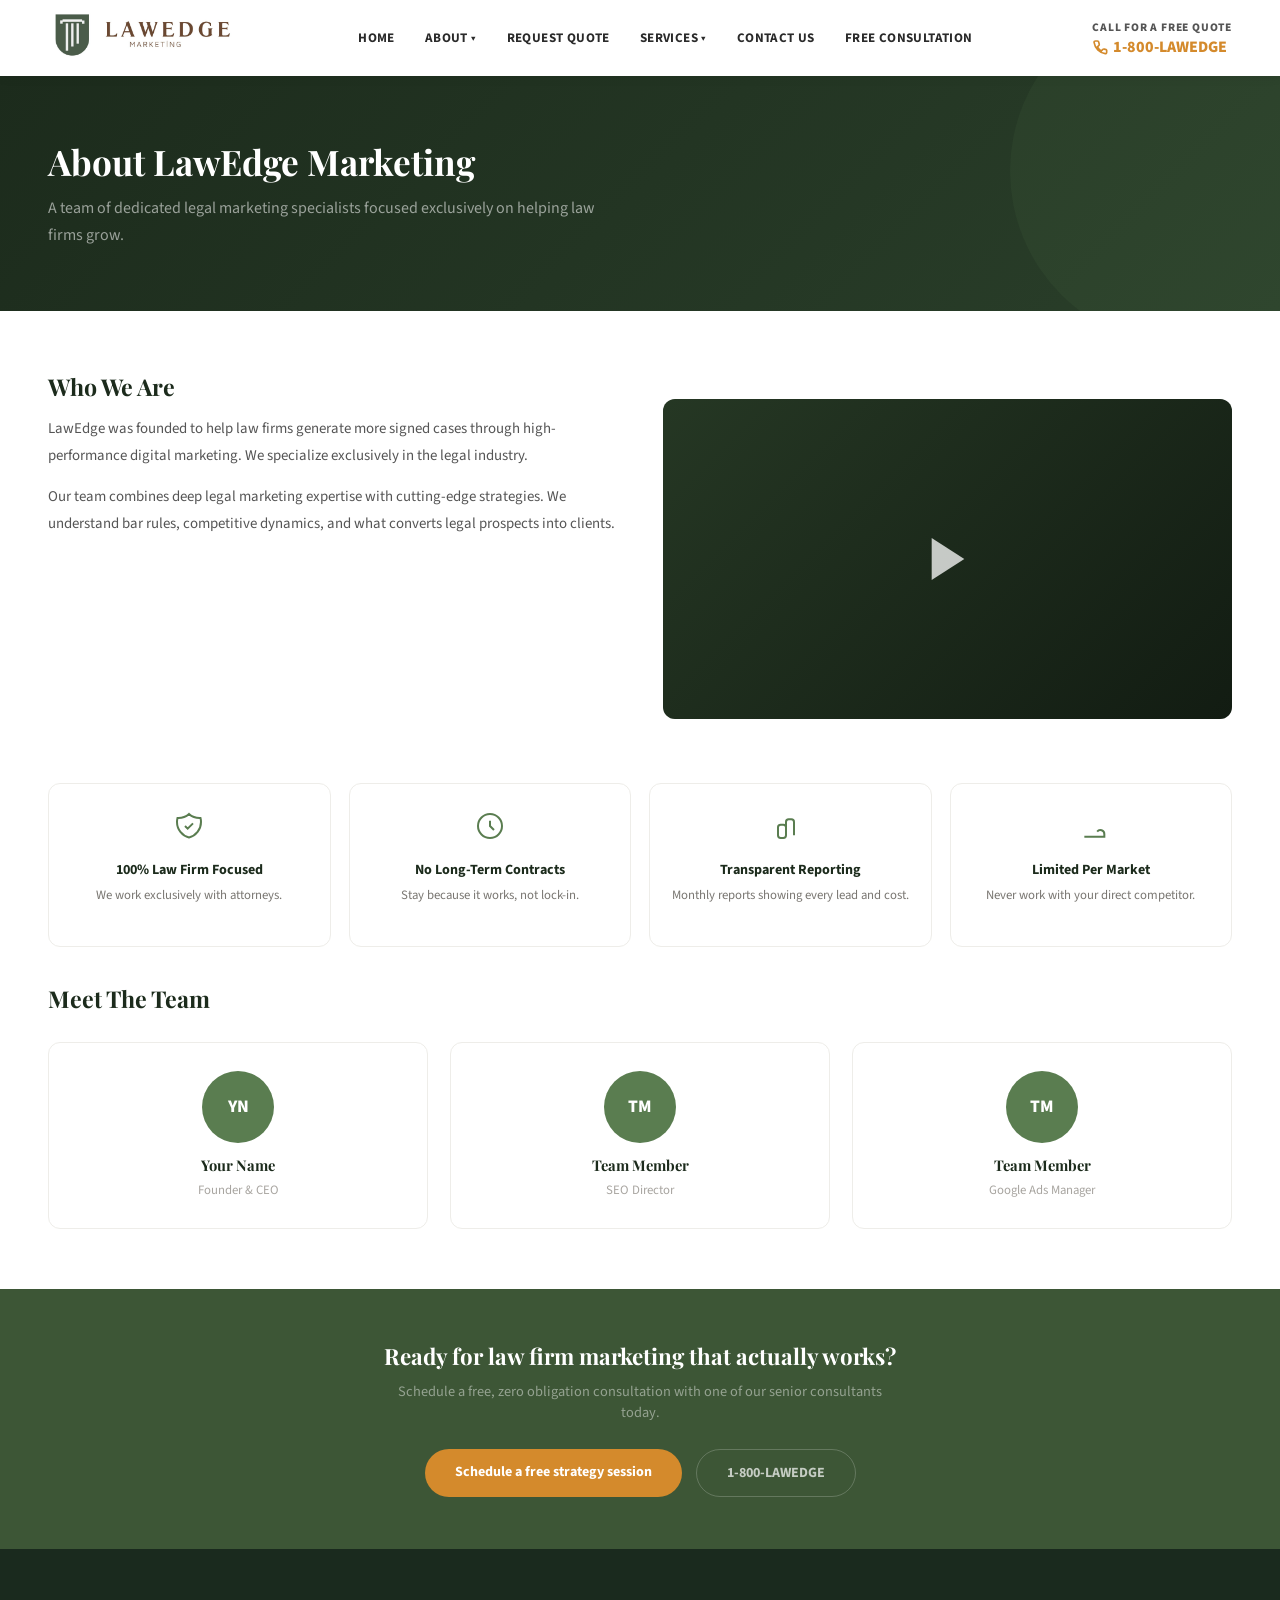
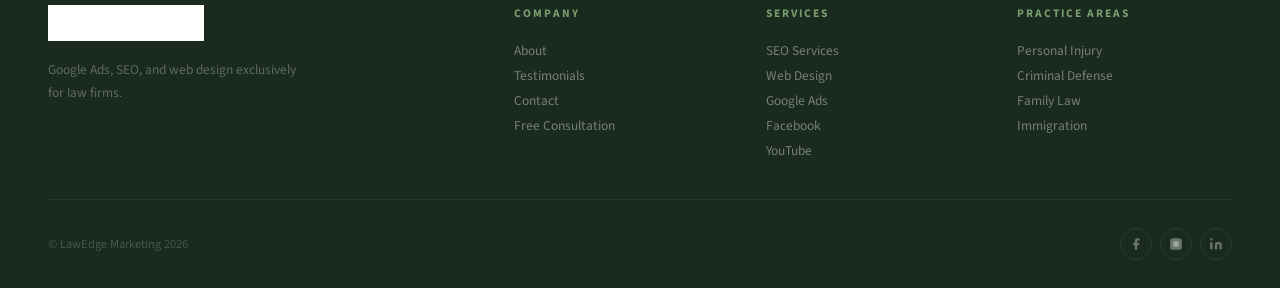
==== about.html @ 87518a1c "Add files via upload" ====
<!DOCTYPE html><html lang="en"><head><meta charset="UTF-8"><meta name="viewport" content="width=device-width,initial-scale=1.0"><title>About Us | LawEdge Marketing</title><link href="https://fonts.googleapis.com/css2?family=Playfair+Display:wght@400;500;600;700;800;900&family=Source+Sans+3:wght@300;400;500;600;700;800&display=swap" rel="stylesheet"><link rel="stylesheet" href="style.css"></head><body><nav class="top-nav"><div class="container">
<a href="index.html"><img src="logo.png" alt="LawEdge Marketing" class="logo-img"></a>
<ul class="nav-links">
<li><a href="index.html">Home</a></li>
<li><a href="#">About &#9662;</a><ul class="dropdown"><li><a href="about.html">About LawEdge Marketing</a></li><li><a href="services.html">Our Services</a></li><li><a href="testimonials.html">Testimonials</a></li></ul></li>
<li><a href="index.html#consultation">Request Quote</a></li>
<li><a href="#">Services &#9662;</a><ul class="dropdown"><li><a href="seo.html">Law Firm SEO Services</a></li><li><a href="web-design.html">Website Design For Law Firms</a></li><li><a href="google-ads.html">Google Ads Agency For Law Firms</a></li><li><a href="facebook.html">Facebook Marketing for Lawyers</a></li><li><a href="youtube.html">YouTube Advertising for Lawyers</a></li></ul></li>
<li><a href="index.html#consultation">Contact Us</a></li>
<li><a href="index.html#consultation" class="nav-consult">Free Consultation</a></li>
</ul>
<div class="nav-right"><div><div class="nav-quote-text">Call For A Free Quote</div><a href="tel:+18001234567" class="nav-phone-num"><svg viewBox="0 0 24 24"><path d="M22 16.92v3a2 2 0 01-2.18 2A19.79 19.79 0 013.09 5.18 2 2 0 015.11 3h3a2 2 0 012 1.72c.127.96.362 1.903.7 2.81a2 2 0 01-.45 2.11L8.09 11.91a16 16 0 006 6l2.27-2.27a2 2 0 012.11-.45c.907.338 1.85.573 2.81.7A2 2 0 0122 16.92z"/></svg>1-800-LAWEDGE</a></div></div>
<button class="hamburger" aria-label="Menu"><span></span><span></span><span></span></button>
</div></nav>
<div class="page-hero"><div class="container"><h1>About LawEdge Marketing</h1><p>A team of dedicated legal marketing specialists focused exclusively on helping law firms grow.</p></div></div>
<div class="page-content"><div class="container"><div class="two-col"><div><h2>Who We Are</h2><p>LawEdge was founded to help law firms generate more signed cases through high-performance digital marketing. We specialize exclusively in the legal industry.</p><p>Our team combines deep legal marketing expertise with cutting-edge strategies. We understand bar rules, competitive dynamics, and what converts legal prospects into clients.</p></div><div><div class="video-placeholder"><svg viewBox="0 0 24 24"><path d="M5 3l14 9-14 9V3z"/></svg></div></div></div>
<div class="feature-cards"><div class="feature-card"><svg viewBox="0 0 24 24"><path d="M9 12l2 2 4-4m5.618-4.016A11.955 11.955 0 0112 2.944a11.955 11.955 0 01-8.618 3.04A12.02 12.02 0 003 9c0 5.591 3.824 10.29 9 11.622 5.176-1.332 9-6.03 9-11.622 0-1.042-.133-2.052-.382-3.016z"/></svg><h4>100% Law Firm Focused</h4><p>We work exclusively with attorneys.</p></div><div class="feature-card"><svg viewBox="0 0 24 24"><path d="M12 8v4l3 3m6-3a9 9 0 11-18 0 9 9 0 0118 0z"/></svg><h4>No Long-Term Contracts</h4><p>Stay because it works, not lock-in.</p></div><div class="feature-card"><svg viewBox="0 0 24 24"><path d="M9 19v-6a2 2 0 00-2-2H5a2 2 0 00-2 2v6a2 2 0 002 2h2a2 2 0 002-2zm0 0V9a2 2 0 012-2h2a2 2 0 012 2v10"/></svg><h4>Transparent Reporting</h4><p>Monthly reports showing every lead and cost.</p></div><div class="feature-card"><svg viewBox="0 0 24 24"><path d="M17 20h5v-2a3 3 0 00-5.356-1.857M17 20H7"/></svg><h4>Limited Per Market</h4><p>Never work with your direct competitor.</p></div></div>
<h2>Meet The Team</h2><div class="team-grid"><div class="team-card"><div class="team-avatar">YN</div><h4>Your Name</h4><span>Founder &amp; CEO</span></div><div class="team-card"><div class="team-avatar">TM</div><h4>Team Member</h4><span>SEO Director</span></div><div class="team-card"><div class="team-avatar">TM</div><h4>Team Member</h4><span>Google Ads Manager</span></div></div>
</div></div><section class="bottom-cta"><div class="container"><h2>Ready for law firm marketing that actually works?</h2><p>Schedule a free, zero obligation consultation with one of our senior consultants today.</p><div class="bottom-cta-links"><a href="index.html#consultation" class="btn-primary">Schedule a free strategy session</a><a href="tel:+18001234567" class="btn-secondary">1-800-LAWEDGE</a></div></div></section>
<footer class="footer"><div class="container"><div class="footer-grid">
<div class="footer-brand"><a href="index.html"><img src="logo.png" alt="LawEdge" style="height:36px;filter:brightness(10)"></a><p>Google Ads, SEO, and web design exclusively for law firms.</p></div>
<div><h4>Company</h4><ul><li><a href="about.html">About</a></li><li><a href="testimonials.html">Testimonials</a></li><li><a href="contact.html">Contact</a></li><li><a href="index.html#consultation">Free Consultation</a></li></ul></div>
<div><h4>Services</h4><ul><li><a href="seo.html">SEO Services</a></li><li><a href="web-design.html">Web Design</a></li><li><a href="google-ads.html">Google Ads</a></li><li><a href="facebook.html">Facebook</a></li><li><a href="youtube.html">YouTube</a></li></ul></div>
<div><h4>Practice Areas</h4><ul><li><a href="#">Personal Injury</a></li><li><a href="#">Criminal Defense</a></li><li><a href="#">Family Law</a></li><li><a href="#">Immigration</a></li></ul></div>
</div><div class="footer-bottom"><div class="footer-copy">&copy; LawEdge Marketing 2026</div><div class="footer-socials"><a href="#"><svg viewBox="0 0 24 24"><path d="M18 2h-3a5 5 0 00-5 5v3H7v4h3v8h4v-8h3l1-4h-4V7a1 1 0 011-1h3z"/></svg></a><a href="#"><svg viewBox="0 0 24 24"><rect x="2" y="2" width="20" height="20" rx="5"/><circle cx="12" cy="12" r="5"/></svg></a><a href="#"><svg viewBox="0 0 24 24"><path d="M16 8a6 6 0 016 6v7h-4v-7a2 2 0 00-4 0v7h-4v-7a6 6 0 016-6zM2 9h4v12H2zM4 6a2 2 0 100-4 2 2 0 000 4z"/></svg></a></div></div></div></footer></body></html>
---- style.css ----
@import url('https://fonts.googleapis.com/css2?family=Playfair+Display:wght@400;500;600;700;800;900&family=Source+Sans+3:wght@300;400;500;600;700;800&display=swap');
*{margin:0;padding:0;box-sizing:border-box}
body{font-family:'Source Sans 3',sans-serif;color:#3a3a3a;background:#fff;overflow-x:hidden;-webkit-font-smoothing:antialiased}
a{text-decoration:none;color:inherit}ul{list-style:none}
h1,h2,h3,h4,h5,h6{font-family:'Playfair Display',serif;color:#1c2b1c}
.container{max-width:1240px;margin:0 auto;padding:0 28px}
:root{
  --green:#5a7d50;--green-dark:#3d5636;--green-soft:#e9f0e7;--green-muted:#7a9e6f;
  --brown:#7a5c3a;--accent:#d48a2c;--accent-hover:#b8751f;
  --navy:#1a2a3a;--navy-light:#243548;
  --cream:#faf9f7;--white:#fff;
  --g100:#f8f8f6;--g200:#eeede9;--g300:#dddbd6;--g400:#a8a5a0;--g500:#7a7772;--g600:#555;
  --text:#3a3a3a;--radius:8px;--radius-lg:12px;
}
/* === BUTTONS === */
.btn{display:inline-block;padding:13px 30px;border-radius:var(--radius);font-family:'Source Sans 3',sans-serif;font-weight:700;font-size:.9rem;transition:all .22s;cursor:pointer;border:none;text-align:center}
.btn-green{background:var(--green);color:#fff}.btn-green:hover{background:var(--green-dark)}
.btn-accent{background:var(--accent);color:#fff;border-radius:50px}.btn-accent:hover{background:var(--accent-hover)}
.btn-outline{background:transparent;border:2px solid var(--green);color:var(--green);border-radius:50px}.btn-outline:hover{background:var(--green);color:#fff}
.btn-round{border-radius:50px}

/* ═══════════ NAVBAR ═══════════ */
.top-nav{background:#fff;position:sticky;top:0;z-index:1000;box-shadow:0 2px 10px rgba(0,0,0,.06)}
.top-nav .container{display:flex;align-items:center;justify-content:space-between;height:76px}
.logo-img{height:44px;width:auto}
.nav-links{display:flex;align-items:center;gap:0}
.nav-links>li{position:relative}
.nav-links>li>a{display:block;padding:26px 15px;color:#2a2a2a;font-size:.82rem;font-weight:700;transition:color .2s;text-transform:uppercase;letter-spacing:.4px}
.nav-links>li>a:hover{color:var(--green)}
.nav-links .dropdown{position:absolute;top:100%;left:0;background:#fff;min-width:290px;box-shadow:0 14px 40px rgba(0,0,0,.1);border-radius:0 0 var(--radius) var(--radius);opacity:0;visibility:hidden;transition:all .2s;z-index:100;border-top:3px solid var(--green)}
.nav-links li:hover .dropdown{opacity:1;visibility:visible}
.dropdown a{display:block;padding:12px 20px;color:#555;font-size:.84rem;font-weight:600;border-bottom:1px solid #f5f5f3;transition:all .15s}
.dropdown a:hover{background:var(--green-soft);color:var(--green);padding-left:26px}
/* Free Consultation — text/outline only, no filled bg */
.nav-consult{padding:8px 20px;color:var(--green);font-weight:700;font-size:.82rem;text-transform:uppercase;letter-spacing:.4px;transition:color .2s}
.nav-consult:hover{color:var(--green-dark)}
.nav-right{display:flex;align-items:center;gap:22px}
.nav-quote-text{font-size:.72rem;font-weight:800;color:#555;text-transform:uppercase;letter-spacing:.8px}
.nav-phone-num{font-weight:800;font-size:1rem;color:var(--accent);display:flex;align-items:center;gap:5px}
.nav-phone-num svg{width:16px;height:16px;stroke:var(--accent);fill:none;stroke-width:2.5}
.hamburger{display:none;background:none;border:none;cursor:pointer;padding:8px}
.hamburger span{display:block;width:22px;height:2px;background:#2a2a2a;margin:5px 0;border-radius:2px}

/* ═══════════ HERO — CLEAN & LIGHT ═══════════ */
.hero{background:#fff;padding:80px 0 90px}
.hero .container{display:flex;align-items:center;gap:50px}
.hero-left{flex:1}
.hero h1{font-size:clamp(2.2rem,4vw,3rem);font-weight:800;color:#1c2b1c;line-height:1.18;margin-bottom:22px}
.hero h1 strong{color:var(--green)}
.hero-desc{font-size:1.05rem;color:var(--g500);line-height:1.75;margin-bottom:32px;max-width:500px}
.hero-right{flex:0 0 440px}
.hero-img-placeholder{width:100%;height:360px;background:linear-gradient(135deg,#f2f5f0,#e5ebe2);border-radius:var(--radius-lg);display:flex;align-items:center;justify-content:center;flex-direction:column;gap:10px;border:2px dashed #c5d4c0}
.hero-img-placeholder svg{width:70px;height:70px;opacity:.2;stroke:var(--green);fill:none;stroke-width:1}
.hero-img-placeholder span{color:var(--g400);font-size:.85rem;font-weight:600}

/* ═══════════ TESTIMONIALS ═══════════ */
.testimonials-bar{background:var(--g100);padding:52px 0;overflow:hidden;border-top:1px solid var(--g200);border-bottom:1px solid var(--g200)}
.testi-header{text-align:center;margin-bottom:28px}
.testi-header h3{font-size:.72rem;font-weight:700;color:var(--green);text-transform:uppercase;letter-spacing:3px;margin-bottom:6px;font-family:'Source Sans 3',sans-serif}
.testi-header p{font-size:1.4rem;font-weight:700;color:#1c2b1c}
.testi-track-wrapper{overflow:hidden}
.testi-track{display:flex;gap:22px;animation:scrollTesti 55s linear infinite;width:max-content}
.testi-track:hover{animation-play-state:paused}
.testi-card{background:#fff;border-radius:var(--radius-lg);padding:26px;min-width:370px;max-width:370px;box-shadow:0 1px 8px rgba(0,0,0,.04);flex-shrink:0;border:1px solid var(--g200)}
.testi-card-top{display:flex;align-items:center;gap:12px;margin-bottom:14px}
.testi-avatar{width:42px;height:42px;border-radius:50%;background:var(--green);display:flex;align-items:center;justify-content:center;font-weight:800;font-size:.82rem;color:#fff;flex-shrink:0}
.testi-name{font-weight:700;font-size:.9rem;color:#1c2b1c}
.testi-firm{font-size:.76rem;color:var(--g400);margin-top:1px}
.testi-stars{display:flex;gap:2px;margin-top:2px}
.testi-stars svg{width:13px;height:13px;fill:var(--accent)}
.google-badge{margin-left:auto;font-size:.7rem;font-weight:700;color:#aaa}
.testi-text{font-size:.88rem;color:var(--g600);line-height:1.75}
.testi-text strong{color:#1c2b1c}
@keyframes scrollTesti{0%{transform:translateX(0)}100%{transform:translateX(-50%)}}

/* ═══════════ SOLUTIONS ═══════════ */
.solutions{padding:80px 0;background:#fff}
.solutions h2{text-align:center;font-size:1.9rem;font-weight:700;margin-bottom:48px}
.solutions-content{display:flex;align-items:center;gap:56px}
.solutions-mockup{flex:0 0 50%;position:relative}
.laptop-frame{background:#1c2b1c;border-radius:var(--radius-lg);padding:12px 12px 0;box-shadow:0 24px 50px rgba(0,0,0,.08);max-width:500px}
.laptop-screen{background:#0f1e14;border-radius:6px 6px 0 0;aspect-ratio:16/10;overflow:hidden}
.laptop-screen-content{width:100%;height:100%;display:flex;flex-direction:column;padding:18px}
.screen-header{height:10px;width:55%;background:rgba(255,255,255,.08);border-radius:3px;margin-bottom:10px}
.screen-hero-block{height:48%;background:linear-gradient(135deg,rgba(90,125,80,.15),rgba(90,125,80,.04));border-radius:6px;margin-bottom:10px;padding:14px;display:flex;flex-direction:column;justify-content:center}
.screen-line{height:5px;background:rgba(255,255,255,.06);border-radius:3px;margin-bottom:5px}.screen-line.w60{width:60%}.screen-line.w80{width:80%}.screen-line.w40{width:40%}
.screen-btn{width:26%;height:9px;background:rgba(90,125,80,.4);border-radius:3px;margin-top:6px}
.screen-cards{display:grid;grid-template-columns:1fr 1fr 1fr;gap:7px;flex:1}
.screen-card{background:rgba(255,255,255,.03);border-radius:4px;padding:8px}
.screen-card-line{height:3px;background:rgba(255,255,255,.05);border-radius:2px;margin-bottom:3px}.screen-card-line.short{width:50%}
.laptop-base{height:12px;background:#111;border-radius:0 0 8px 8px;margin:0 -12px}
.phone-frame{position:absolute;right:-28px;bottom:-18px;width:120px;background:#1c2b1c;border-radius:16px;padding:5px;box-shadow:0 16px 35px rgba(0,0,0,.1);z-index:3}
.phone-screen{background:#0f1e14;border-radius:12px;aspect-ratio:9/16;display:flex;flex-direction:column;padding:10px;gap:5px}
.phone-line{height:3px;background:rgba(255,255,255,.06);border-radius:2px}.phone-line.w70{width:70%}.phone-line.w50{width:50%}
.phone-block{flex:1;background:rgba(90,125,80,.08);border-radius:5px}
.solutions-text{flex:1}
.solutions-text h3{font-size:1.5rem;font-weight:700;margin-bottom:14px;line-height:1.35}
.solutions-text h3 span{color:var(--green)}
.solutions-text p{font-size:.94rem;color:var(--g500);line-height:1.8;margin-bottom:14px}

/* ═══════════ SERVICES GRID ═══════════ */
.services{padding:80px 0;background:var(--g100)}
.services-head{text-align:center;margin-bottom:46px}
.services-head h2{font-size:.82rem;font-weight:700;color:var(--green);text-transform:uppercase;letter-spacing:2.5px;font-family:'Source Sans 3',sans-serif}
.services-grid{display:grid;grid-template-columns:repeat(2,1fr);gap:22px}
.svc-card{background:#fff;border-radius:var(--radius-lg);padding:30px;transition:all .25s;border:1px solid var(--g200);display:flex;gap:18px;align-items:flex-start}
.svc-card:hover{box-shadow:0 8px 28px rgba(0,0,0,.05);transform:translateY(-2px);border-color:transparent}
.svc-icon{width:48px;height:48px;flex-shrink:0;display:flex;align-items:center;justify-content:center;background:var(--green-soft);border-radius:10px}
.svc-icon svg{width:24px;height:24px;stroke:var(--green);fill:none;stroke-width:1.8}
.svc-card h4{font-size:1rem;font-weight:700;color:#1c2b1c;margin-bottom:7px;font-family:'Source Sans 3',sans-serif}
.svc-card p{font-size:.85rem;color:var(--g500);line-height:1.7;margin-bottom:10px}
.read-more{font-size:.8rem;font-weight:700;color:var(--green);display:inline-flex;align-items:center;gap:4px;transition:gap .2s}
.svc-card:hover .read-more{gap:8px;color:var(--green-dark)}

/* ═══════════ STATS ═══════════ */
.stats-bar{background:var(--navy);padding:56px 0}
.stats-content{text-align:center;margin-bottom:36px}
.stats-content h2{font-size:1.7rem;font-weight:700;color:#fff;margin-bottom:8px}
.stats-content p{color:rgba(255,255,255,.45);font-size:.93rem;max-width:650px;margin:0 auto;line-height:1.7}
.stats-grid{display:grid;grid-template-columns:repeat(3,1fr);gap:36px;text-align:center}
.stat-num{font-family:'Playfair Display',serif;font-size:2.8rem;font-weight:800;color:var(--green-muted)}
.stat-label{color:rgba(255,255,255,.42);font-size:.84rem;margin-top:5px}

/* ═══════════ WHY US ═══════════ */
.why-us{padding:80px 0;background:#fff}
.why-head{text-align:center;margin-bottom:46px}
.why-head h2{font-size:1.7rem;font-weight:700}.why-head h2 span{color:var(--green)}
.why-head p{font-size:.93rem;color:var(--g500);max-width:600px;margin:10px auto 0}
.why-grid{display:grid;grid-template-columns:repeat(2,1fr);gap:32px 46px}
.why-item{display:flex;gap:16px;align-items:flex-start}
.why-icon{width:46px;height:46px;background:var(--green-soft);border-radius:10px;display:flex;align-items:center;justify-content:center;flex-shrink:0}
.why-icon svg{width:22px;height:22px;stroke:var(--green);fill:none;stroke-width:2}
.why-item h4{font-size:.95rem;font-weight:700;color:#1c2b1c;margin-bottom:5px;font-family:'Source Sans 3',sans-serif}
.why-item p{font-size:.86rem;color:var(--g500);line-height:1.7}
.why-cta{text-align:center;margin-top:46px}

/* ═══════════ ABOUT SIDEBAR ═══════════ */
.about-section{padding:80px 0;background:var(--g100)}
.about-section .container{display:grid;grid-template-columns:1.1fr 1fr;gap:56px;align-items:start}
.about-text h2{font-size:1.6rem;font-weight:700;margin-bottom:16px;line-height:1.35}
.about-text p{font-size:.93rem;color:var(--g600);line-height:1.8;margin-bottom:14px}
.about-sidebar{background:var(--navy);border-radius:var(--radius-lg);padding:36px;color:#fff}
.about-sidebar h3{font-size:1.2rem;font-weight:700;margin-bottom:10px}
.about-sidebar p{font-size:.86rem;color:rgba(255,255,255,.5);line-height:1.7;margin-bottom:14px}
.about-sidebar ul{display:flex;flex-direction:column;gap:10px}
.about-sidebar li{display:flex;align-items:center;gap:10px;font-size:.86rem;color:rgba(255,255,255,.75);font-weight:500}
.about-sidebar li svg{width:16px;height:16px;stroke:var(--green-muted);fill:none;stroke-width:2;flex-shrink:0}

/* ═══════════ MULTI-STEP FORM ═══════════ */
.consultation{padding:80px 0;background:var(--g100)}
.consultation .container{display:grid;grid-template-columns:1fr 1.3fr;gap:50px;align-items:start}
.consultation-info h2{font-size:1.8rem;font-weight:700;color:#1c2b1c;margin-bottom:12px}
.consultation-info>p{font-size:.93rem;color:var(--g500);line-height:1.8;margin-bottom:22px}
.consult-detail{display:flex;align-items:center;gap:14px;padding:14px 0;border-bottom:1px solid var(--g200)}
.consult-detail svg{width:20px;height:20px;stroke:var(--green);fill:none;stroke-width:2;flex-shrink:0}
.consult-detail span{font-size:.88rem;color:var(--g500)}
.consult-detail strong{color:#1c2b1c;font-size:.95rem}
.consult-socials{display:flex;gap:10px;margin-top:20px}
.consult-socials a{width:36px;height:36px;border-radius:50%;border:1px solid var(--g300);display:flex;align-items:center;justify-content:center;transition:all .2s}
.consult-socials a:hover{border-color:var(--green);background:var(--green-soft)}
.consult-socials svg{width:16px;height:16px;fill:var(--g500)}
/* Form box */
.mstep-form{background:var(--navy);border-radius:var(--radius-lg);padding:40px;color:#fff;position:relative;overflow:hidden}
.mstep-form::before{content:'';position:absolute;right:-80px;top:-80px;width:250px;height:250px;background:rgba(90,125,80,.08);border-radius:50%}
.mstep-top{display:flex;justify-content:space-between;align-items:center;margin-bottom:28px;position:relative;z-index:1}
.mstep-title{font-family:'Playfair Display',serif;font-size:1.35rem;font-weight:700}
.mstep-indicator{font-size:.8rem;font-weight:700;color:rgba(255,255,255,.45)}
/* Step progress bar */
.mstep-progress{display:flex;gap:6px;margin-bottom:28px}
.mstep-progress-dot{flex:1;height:4px;border-radius:3px;background:rgba(255,255,255,.12);transition:background .3s}
.mstep-progress-dot.active{background:var(--accent)}
/* Form fields */
.mstep-form .f-row{display:grid;grid-template-columns:1fr 1fr;gap:14px;margin-bottom:14px}
.mstep-form .f-row.single{grid-template-columns:1fr}
.mstep-form label{display:block;font-size:.75rem;font-weight:700;color:rgba(255,255,255,.55);margin-bottom:5px;text-transform:uppercase;letter-spacing:.3px}
.mstep-form input,.mstep-form select,.mstep-form textarea{width:100%;padding:12px 14px;border:1px solid rgba(255,255,255,.12);border-radius:var(--radius);font-family:'Source Sans 3',sans-serif;font-size:.9rem;color:#fff;background:rgba(255,255,255,.06);outline:none;transition:border .2s}
.mstep-form input::placeholder,.mstep-form textarea::placeholder{color:rgba(255,255,255,.25)}
.mstep-form input:focus,.mstep-form select:focus,.mstep-form textarea:focus{border-color:var(--accent);background:rgba(255,255,255,.1)}
.mstep-form select{color:rgba(255,255,255,.7)}
.mstep-form select option{color:#333;background:#fff}
.mstep-form textarea{resize:vertical;min-height:80px}
.mstep-checks{display:flex;flex-wrap:wrap;gap:10px;margin-bottom:16px}
.mstep-checks label{display:flex;align-items:center;gap:6px;font-size:.84rem;color:rgba(255,255,255,.7);cursor:pointer;background:rgba(255,255,255,.06);padding:8px 14px;border-radius:var(--radius);transition:background .15s;text-transform:none;letter-spacing:0;font-weight:500;margin-bottom:0}
.mstep-checks label:hover{background:rgba(255,255,255,.12)}
.mstep-checks input[type=checkbox]{accent-color:var(--accent);width:16px;height:16px}
.mstep-consent{display:flex;align-items:flex-start;gap:8px;font-size:.82rem;color:rgba(255,255,255,.5);margin-bottom:18px}
.mstep-consent input{margin-top:3px;accent-color:var(--accent)}
/* Buttons row */
.mstep-btns{display:flex;gap:12px;margin-top:6px}
.mstep-next{flex:1;padding:14px;background:var(--accent);color:#fff;border:none;border-radius:50px;font-weight:700;font-size:.92rem;cursor:pointer;transition:background .2s}
.mstep-next:hover{background:var(--accent-hover)}
.mstep-back{padding:14px 24px;background:rgba(255,255,255,.08);color:rgba(255,255,255,.6);border:none;border-radius:50px;font-weight:700;font-size:.92rem;cursor:pointer;transition:all .2s}
.mstep-back:hover{background:rgba(255,255,255,.14);color:#fff}
/* Step panels */
.mstep-panel{display:none}.mstep-panel.active{display:block}

/* ═══════════ BOTTOM CTA ═══════════ */
.bottom-cta{background:var(--green-dark);padding:52px 0}
.bottom-cta .container{text-align:center}
.bottom-cta h2{font-size:1.4rem;font-weight:700;color:#fff;margin-bottom:10px}
.bottom-cta p{font-size:.9rem;color:rgba(255,255,255,.45);margin-bottom:26px;max-width:520px;margin-left:auto;margin-right:auto}
.bottom-cta-links{display:flex;justify-content:center;gap:14px;flex-wrap:wrap}
.btn-primary{background:var(--accent);color:#fff;padding:13px 30px;border-radius:50px;font-weight:700;font-size:.88rem;transition:all .2s;display:inline-block}.btn-primary:hover{background:var(--accent-hover)}
.btn-secondary{border:1.5px solid rgba(255,255,255,.2);color:rgba(255,255,255,.7);padding:13px 30px;border-radius:50px;font-weight:700;font-size:.88rem;transition:all .2s;display:inline-block}.btn-secondary:hover{border-color:var(--green-muted);color:#fff}

/* ═══════════ FOOTER ═══════════ */
.footer{background:#1a2a1e;padding:56px 0 28px}
.footer-grid{display:grid;grid-template-columns:2fr 1fr 1fr 1fr;gap:36px;padding-bottom:36px;border-bottom:1px solid rgba(255,255,255,.06)}
.footer-brand{display:flex;flex-direction:column;gap:12px}
.footer-brand img{height:38px;width:auto}
.footer-brand p{font-size:.84rem;color:rgba(255,255,255,.3);line-height:1.7;max-width:260px}
.footer h4{font-size:.72rem;font-weight:700;color:var(--green-muted);text-transform:uppercase;letter-spacing:2px;margin-bottom:16px;font-family:'Source Sans 3',sans-serif}
.footer ul a{display:block;padding:3px 0;font-size:.84rem;color:rgba(255,255,255,.4);transition:color .2s}
.footer ul a:hover{color:var(--green-muted)}
.footer-bottom{padding-top:28px;display:flex;justify-content:space-between;align-items:center;flex-wrap:wrap;gap:12px}
.footer-copy{font-size:.78rem;color:rgba(255,255,255,.2)}
.footer-socials{display:flex;gap:8px}
.footer-socials a{width:32px;height:32px;border-radius:50%;border:1px solid rgba(255,255,255,.08);display:flex;align-items:center;justify-content:center;transition:all .2s}
.footer-socials a:hover{border-color:var(--green-muted);background:rgba(90,125,80,.12)}
.footer-socials svg{width:14px;height:14px;fill:rgba(255,255,255,.35)}

/* ═══════════ INNER PAGES ═══════════ */
.page-hero{background:linear-gradient(135deg,#1c2b1c 0%,#2a3f2a 100%);padding:62px 0;position:relative;overflow:hidden}
.page-hero::after{content:'';position:absolute;right:-80px;top:-80px;width:350px;height:350px;background:rgba(90,125,80,.1);border-radius:50%}
.page-hero h1{font-size:2.2rem;font-weight:700;color:#fff;position:relative;z-index:1}
.page-hero p{font-size:1rem;color:rgba(255,255,255,.55);margin-top:10px;max-width:560px;line-height:1.7;position:relative;z-index:1}
.page-hero .btn{margin-top:22px;position:relative;z-index:1}
.page-content{padding:60px 0}
.page-content h2{font-size:1.45rem;font-weight:700;margin-bottom:14px;margin-top:34px}
.page-content h2:first-child{margin-top:0}
.page-content p{font-size:.93rem;color:var(--g600);line-height:1.8;margin-bottom:14px}
.page-content .two-col{display:grid;grid-template-columns:1fr 1fr;gap:46px;align-items:start}
.feature-cards{display:grid;grid-template-columns:repeat(4,1fr);gap:18px;margin:36px 0}
.feature-card{background:#fff;border:1px solid var(--g200);border-radius:var(--radius-lg);padding:26px 20px;text-align:center;transition:all .25s}
.feature-card:hover{box-shadow:0 6px 20px rgba(0,0,0,.05);transform:translateY(-2px)}
.feature-card svg{width:32px;height:32px;stroke:var(--green);fill:none;stroke-width:1.5;margin-bottom:12px}
.feature-card h4{font-size:.88rem;font-weight:700;color:#1c2b1c;margin-bottom:5px;font-family:'Source Sans 3',sans-serif}
.feature-card p{font-size:.8rem;color:var(--g500);line-height:1.6}
.team-grid{display:grid;grid-template-columns:repeat(3,1fr);gap:22px;margin-top:28px}
.team-card{background:#fff;border-radius:var(--radius-lg);padding:28px;text-align:center;border:1px solid var(--g200)}
.team-avatar{width:72px;height:72px;border-radius:50%;background:var(--green);display:flex;align-items:center;justify-content:center;margin:0 auto 12px;font-weight:800;font-size:1.1rem;color:#fff}
.team-card h4{font-size:.92rem;font-weight:700;color:#1c2b1c;margin-bottom:3px}
.team-card span{font-size:.8rem;color:var(--g400)}
.testi-page-grid{display:grid;grid-template-columns:1fr 1fr;gap:24px}
.testi-page-card{background:#fff;border:1px solid var(--g200);border-radius:var(--radius-lg);padding:28px;transition:box-shadow .25s}
.testi-page-card:hover{box-shadow:0 6px 22px rgba(0,0,0,.05)}
.testi-page-card .testi-quote{font-size:.9rem;color:var(--g600);line-height:1.75;font-style:italic;margin-bottom:18px;padding-left:18px;border-left:3px solid var(--green)}
.testi-page-card .testi-quote strong{color:#1c2b1c;font-style:normal}
.testi-page-bottom{display:flex;align-items:center;gap:12px}
.tp-avatar{width:44px;height:44px;border-radius:50%;background:var(--green);display:flex;align-items:center;justify-content:center;color:#fff;font-weight:800;font-size:.85rem;flex-shrink:0}
.tp-name{font-weight:700;font-size:.88rem;color:#1c2b1c}
.tp-firm{font-size:.76rem;color:var(--g400)}
.blog-grid{display:grid;grid-template-columns:repeat(3,1fr);gap:24px}
.blog-card{border:1px solid var(--g200);border-radius:var(--radius-lg);overflow:hidden;transition:box-shadow .25s}
.blog-card:hover{box-shadow:0 6px 24px rgba(0,0,0,.06)}
.blog-thumb{height:170px;background:linear-gradient(135deg,#eef2ec,#dde4da);display:flex;align-items:center;justify-content:center}
.blog-thumb svg{width:44px;height:44px;stroke:var(--green);fill:none;stroke-width:1.5;opacity:.35}
.blog-card-body{padding:22px}
.blog-date{font-size:.72rem;color:var(--g400);font-weight:600;margin-bottom:7px;text-transform:uppercase}
.blog-card-body h4{font-size:.92rem;font-weight:700;color:#1c2b1c;line-height:1.4;margin-bottom:10px}
.blog-card-body a{font-size:.82rem;font-weight:700;color:var(--green)}
.faq-section{padding:56px 0;background:var(--g100)}
.faq-section h2{text-align:center;margin-bottom:36px}
.faq-item{background:#fff;border:1px solid var(--g200);border-radius:var(--radius);margin-bottom:10px;overflow:hidden}
.faq-q{padding:18px 22px;font-weight:700;font-size:.92rem;color:#1c2b1c;cursor:pointer;display:flex;justify-content:space-between;align-items:center;transition:background .15s;font-family:'Source Sans 3',sans-serif}
.faq-q:hover{background:var(--g100)}
.faq-q::after{content:'+';font-size:1.2rem;color:var(--green);font-weight:400}
.faq-item.open .faq-q::after{content:'\2212'}
.faq-a{padding:0 22px 18px;font-size:.88rem;color:var(--g600);line-height:1.7;display:none}
.faq-item.open .faq-a{display:block}
.video-placeholder{background:#1c2b1c;border-radius:var(--radius-lg);aspect-ratio:16/9;max-width:660px;margin:28px auto;display:flex;align-items:center;justify-content:center;cursor:pointer;position:relative;overflow:hidden}
.video-placeholder::before{content:'';position:absolute;inset:0;background:linear-gradient(135deg,rgba(90,125,80,.15),rgba(0,0,0,.35))}
.video-placeholder svg{width:56px;height:56px;fill:rgba(255,255,255,.75);position:relative;z-index:1}
.form-container{background:#fff;border-radius:var(--radius-lg);padding:36px}
.form-container h3{font-size:1.2rem;font-weight:700;color:#1c2b1c;margin-bottom:5px}
.form-sub{font-size:.84rem;color:var(--g400);margin-bottom:24px}
.form-row{display:grid;grid-template-columns:1fr 1fr;gap:12px;margin-bottom:12px}.form-row.single{grid-template-columns:1fr}
.form-group label{display:block;font-size:.75rem;font-weight:700;color:#1c2b1c;margin-bottom:4px}
.form-group input,.form-group select,.form-group textarea{width:100%;padding:11px 13px;border:1px solid var(--g200);border-radius:var(--radius);font-family:'Source Sans 3',sans-serif;font-size:.88rem;color:#333;outline:none;transition:border .2s;background:#fff}
.form-group input:focus,.form-group select:focus,.form-group textarea:focus{border-color:var(--green)}
.form-group textarea{resize:vertical;min-height:80px}
.form-submit{width:100%;padding:14px;background:var(--green);color:#fff;border:none;border-radius:50px;font-weight:700;font-size:.92rem;cursor:pointer;transition:background .2s}
.form-submit:hover{background:var(--green-dark)}

/* ═══════════ RESPONSIVE ═══════════ */
@media(max-width:1024px){
  .hero .container{flex-direction:column;text-align:center}
  .hero-right{flex:auto}.hero-desc{margin:0 auto 32px}
  .solutions-content{flex-direction:column}.solutions-mockup{flex:auto}
  .services-grid,.why-grid{grid-template-columns:1fr}
  .about-section .container,.consultation .container{grid-template-columns:1fr}
  .blog-grid{grid-template-columns:1fr 1fr}
  .footer-grid{grid-template-columns:1fr 1fr}
  .page-content .two-col{grid-template-columns:1fr}
  .feature-cards{grid-template-columns:1fr 1fr}
  .team-grid,.testi-page-grid{grid-template-columns:1fr}
}
@media(max-width:768px){
  .nav-links,.nav-right{display:none}.hamburger{display:block}
  .hero h1{font-size:2rem}
  .services-grid,.blog-grid,.team-grid,.feature-cards{grid-template-columns:1fr}
  .stats-grid{grid-template-columns:1fr}
  .mstep-form .f-row{grid-template-columns:1fr}
  .form-row{grid-template-columns:1fr}
  .footer-grid{grid-template-columns:1fr}
  .phone-frame{display:none}
}


/* ═══════════ FORM OVERRIDE — EXACT SCREENSHOT MATCH ═══════════ */
.mstep-form{background:#0b1537;border-radius:14px;padding:46px 44px;color:#fff;position:relative;overflow:hidden;box-shadow:0 20px 60px rgba(11,21,55,.4)}
.mstep-form::before{display:none}
.mstep-top{display:none}
.mstep-progress{display:none}
.mstep-form label{display:block;font-size:.88rem;font-weight:600;color:rgba(255,255,255,.85);margin-bottom:8px;text-transform:none;letter-spacing:0;font-family:'Source Sans 3',sans-serif}
.mstep-form label .req{color:#f26546;font-weight:700}
.mstep-form input,.mstep-form select,.mstep-form textarea{width:100%;padding:14px 16px;border:2px solid rgba(255,255,255,.12);border-radius:8px;font-family:'Source Sans 3',sans-serif;font-size:.92rem;color:#333;background:#fff;outline:none;transition:border-color .2s}
.mstep-form input::placeholder,.mstep-form textarea::placeholder{color:#aaa}
.mstep-form input:focus,.mstep-form select:focus,.mstep-form textarea:focus{border-color:#f26546}
.mstep-form select{color:#555;background:#fff;appearance:auto;-webkit-appearance:auto}
.mstep-form .f-row{display:grid;grid-template-columns:1fr 1fr;gap:20px;margin-bottom:20px}
.mstep-form .f-row.single{grid-template-columns:1fr}
.mstep-footer{display:flex;justify-content:space-between;align-items:center;margin-top:36px;padding-top:20px;border-top:1px solid rgba(255,255,255,.06)}
.mstep-footer .req-text{font-size:.85rem;color:rgba(255,255,255,.7)}.mstep-footer .req-text span{color:#f26546;font-weight:700}
.mstep-footer-right{display:flex;align-items:center;gap:16px}
.mstep-footer .step-text{font-size:.88rem;color:rgba(255,255,255,.5);font-weight:500}
.mstep-next{padding:14px 32px;background:#f26546;color:#fff;border:none;border-radius:50px;font-weight:700;font-size:.92rem;cursor:pointer;transition:all .2s;box-shadow:0 4px 15px rgba(242,101,70,.35);display:inline-flex;align-items:center;gap:8px}
.mstep-next:hover{background:#d9553a;box-shadow:0 6px 20px rgba(242,101,70,.45);transform:translateY(-1px)}
.mstep-back{padding:14px 24px;background:rgba(255,255,255,.08);color:rgba(255,255,255,.6);border:none;border-radius:50px;font-weight:700;font-size:.88rem;cursor:pointer;transition:all .2s}
.mstep-back:hover{background:rgba(255,255,255,.15);color:#fff}
.mstep-btns{display:flex;gap:12px;justify-content:flex-end;align-items:center}
.mstep-panel{display:none}.mstep-panel.active{display:block}
.mstep-checks{display:flex;flex-wrap:wrap;gap:10px;margin-bottom:16px}
.mstep-checks label{display:flex;align-items:center;gap:7px;font-size:.88rem;color:rgba(255,255,255,.8);cursor:pointer;background:rgba(255,255,255,.06);padding:10px 16px;border-radius:8px;border:1px solid rgba(255,255,255,.1);transition:all .15s;font-weight:500;margin-bottom:0}
.mstep-checks label:hover{background:rgba(255,255,255,.12);border-color:rgba(255,255,255,.2)}
.mstep-checks input[type=checkbox]{accent-color:#f26546;width:16px;height:16px}
.mstep-consent{display:flex;align-items:flex-start;gap:8px;font-size:.82rem;color:rgba(255,255,255,.45);margin-bottom:18px}
.mstep-consent input{margin-top:3px;accent-color:#f26546}
.mstep-form textarea{resize:vertical;min-height:80px;color:#333;background:#fff}

/* Hero bullets — horizontal with dots */
.hero-bullets{display:flex;gap:24px;margin-bottom:26px;flex-wrap:wrap;list-style:none;padding:0}
.hero-bullets li{display:flex;align-items:center;gap:9px;font-size:.85rem;font-weight:700;color:var(--green);text-transform:uppercase;letter-spacing:.8px}
.hero-bullets li::before{content:'';width:7px;height:7px;background:var(--green);border-radius:50%;flex-shrink:0}

/* Hero CTA button — 3D #f26546, turns blue on hover */
.hero-cta-btn{display:inline-block;padding:16px 40px;background:#f26546;color:#fff;border-radius:50px;font-family:'Source Sans 3',sans-serif;font-weight:700;font-size:1rem;transition:all .25s;cursor:pointer;border:none;text-align:center;box-shadow:0 6px 18px rgba(242,101,70,.4),0 3px 6px rgba(0,0,0,.1);position:relative;text-decoration:none;letter-spacing:.3px}
.hero-cta-btn:hover{background:#4a90e2;box-shadow:0 10px 30px rgba(74,144,226,.4),0 4px 10px rgba(0,0,0,.12);transform:translateY(-3px);color:#fff}

/* Form fields — always white background even on focus */
.mstep-form input:focus,.mstep-form select:focus,.mstep-form textarea:focus{border-color:#f26546;background:#fff}

@media(max-width:768px){
  .mstep-form{padding:28px 22px}
  .mstep-form .f-row{grid-template-columns:1fr}
  .mstep-footer{flex-direction:column;gap:16px;align-items:flex-start}
  .hero-bullets{flex-direction:column;gap:10px}
}
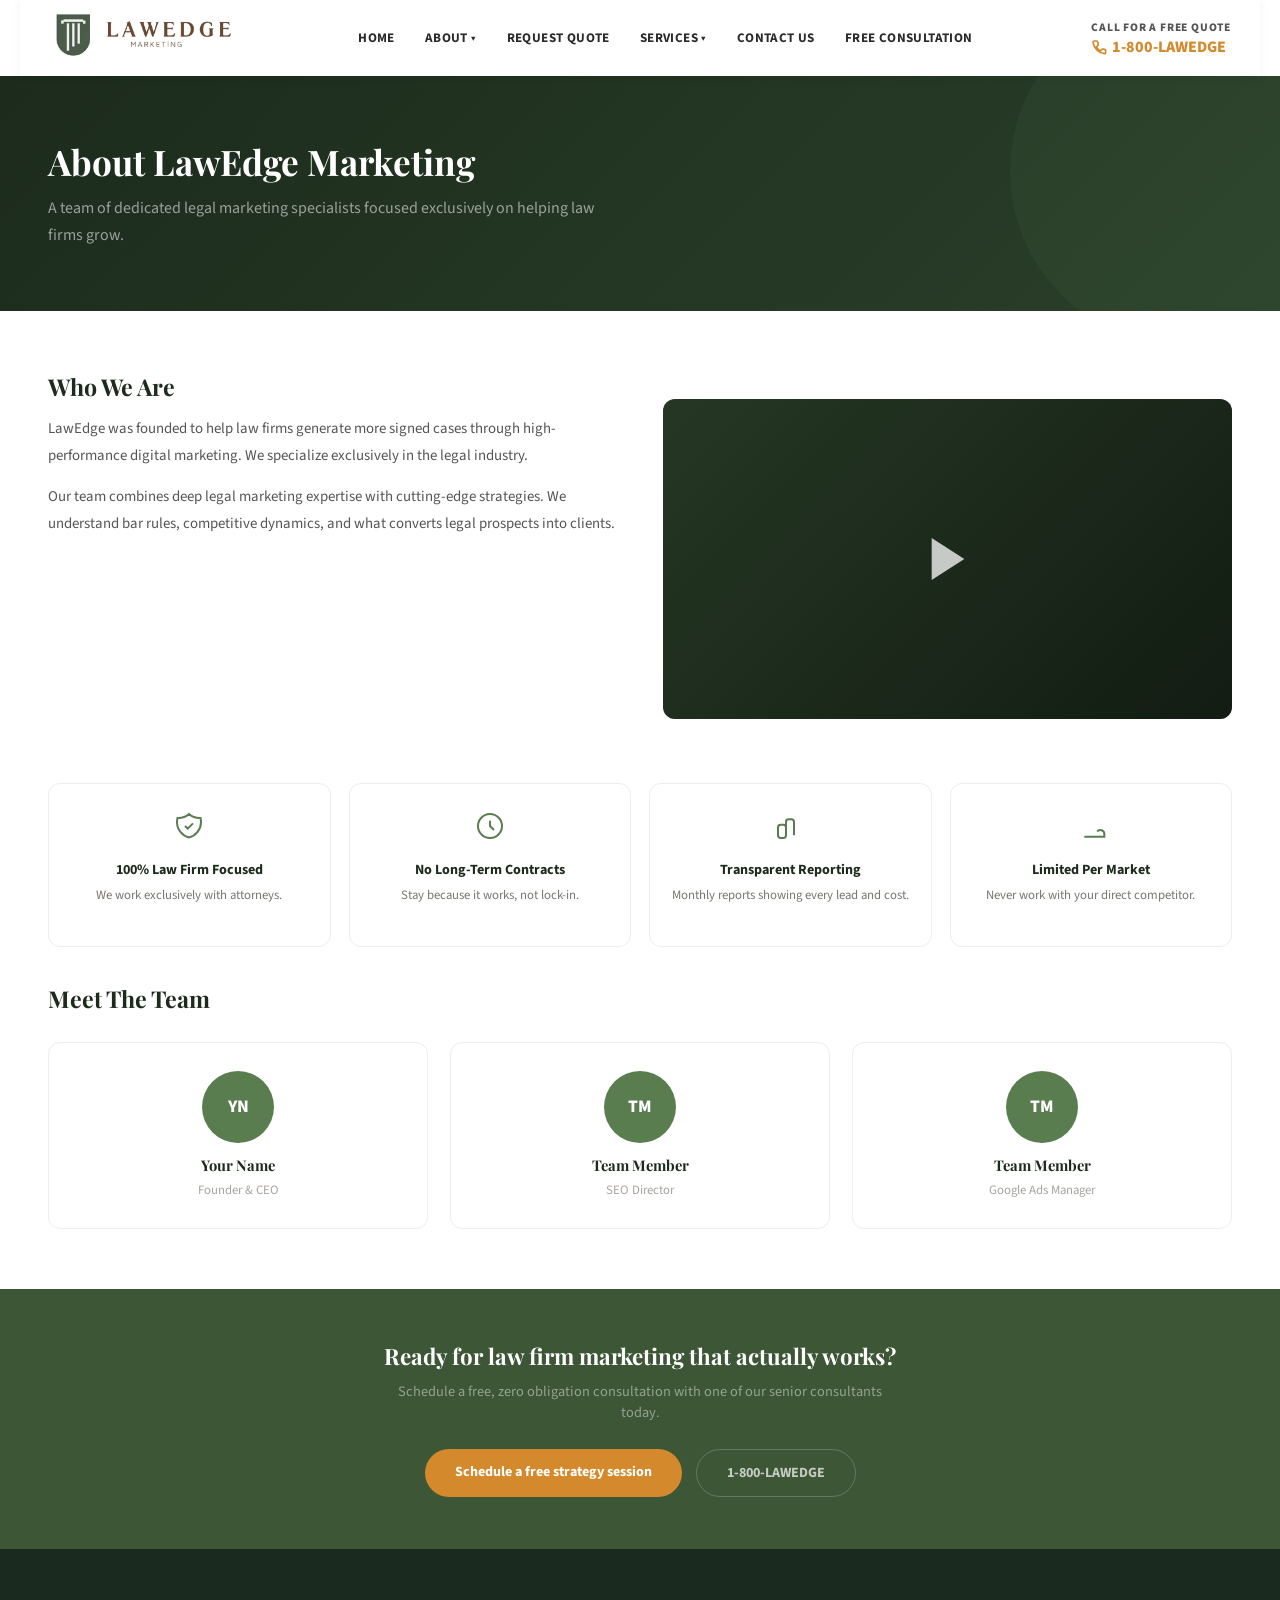
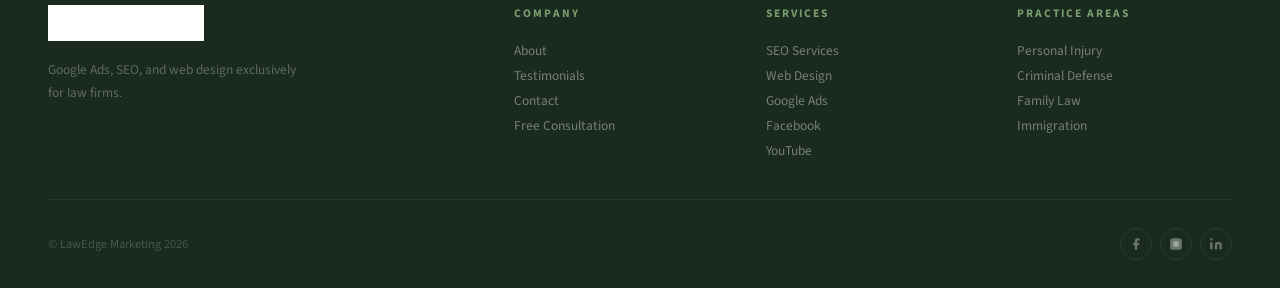
==== commit f5aa4b66: "Add files via upload" ====
--- a/about.html
+++ b/about.html
@@ -9,8 +9,9 @@
 <li><a href="index.html#consultation" class="nav-consult">Free Consultation</a></li>
 </ul>
 <div class="nav-right"><div><div class="nav-quote-text">Call For A Free Quote</div><a href="tel:+18001234567" class="nav-phone-num"><svg viewBox="0 0 24 24"><path d="M22 16.92v3a2 2 0 01-2.18 2A19.79 19.79 0 013.09 5.18 2 2 0 015.11 3h3a2 2 0 012 1.72c.127.96.362 1.903.7 2.81a2 2 0 01-.45 2.11L8.09 11.91a16 16 0 006 6l2.27-2.27a2 2 0 012.11-.45c.907.338 1.85.573 2.81.7A2 2 0 0122 16.92z"/></svg>1-800-LAWEDGE</a></div></div>
-<button class="hamburger" aria-label="Menu"><span></span><span></span><span></span></button>
+<button class="hamburger" aria-label="Menu"><svg class="hamburger-svg" viewBox="0 0 32 32" fill="none" stroke="currentColor" stroke-width="2.5" stroke-linecap="round" stroke-linejoin="round"><path class="bar1" d="M27 10 13 10C10.8 10 9 8.2 9 6 9 3.5 10.8 2 13 2 15.2 2 17 3.8 17 6L17 26C17 28.2 18.8 30 21 30 23.2 30 25 28.2 25 26 25 23.8 23.2 22 21 22L7 22"/><path d="M7 16 27 16"/></svg></button>
 </div></nav>
+<div class="mobile-phone"><a href="tel:+18001234567"><svg viewBox="0 0 24 24"><path d="M22 16.92v3a2 2 0 01-2.18 2A19.79 19.79 0 013.09 5.18 2 2 0 015.11 3h3a2 2 0 012 1.72c.127.96.362 1.903.7 2.81a2 2 0 01-.45 2.11L8.09 11.91a16 16 0 006 6l2.27-2.27a2 2 0 012.11-.45c.907.338 1.85.573 2.81.7A2 2 0 0122 16.92z"/></svg>Call 1-800-LAWEDGE</a></div>
 <div class="page-hero"><div class="container"><h1>About LawEdge Marketing</h1><p>A team of dedicated legal marketing specialists focused exclusively on helping law firms grow.</p></div></div>
 <div class="page-content"><div class="container"><div class="two-col"><div><h2>Who We Are</h2><p>LawEdge was founded to help law firms generate more signed cases through high-performance digital marketing. We specialize exclusively in the legal industry.</p><p>Our team combines deep legal marketing expertise with cutting-edge strategies. We understand bar rules, competitive dynamics, and what converts legal prospects into clients.</p></div><div><div class="video-placeholder"><svg viewBox="0 0 24 24"><path d="M5 3l14 9-14 9V3z"/></svg></div></div></div>
 <div class="feature-cards"><div class="feature-card"><svg viewBox="0 0 24 24"><path d="M9 12l2 2 4-4m5.618-4.016A11.955 11.955 0 0112 2.944a11.955 11.955 0 01-8.618 3.04A12.02 12.02 0 003 9c0 5.591 3.824 10.29 9 11.622 5.176-1.332 9-6.03 9-11.622 0-1.042-.133-2.052-.382-3.016z"/></svg><h4>100% Law Firm Focused</h4><p>We work exclusively with attorneys.</p></div><div class="feature-card"><svg viewBox="0 0 24 24"><path d="M12 8v4l3 3m6-3a9 9 0 11-18 0 9 9 0 0118 0z"/></svg><h4>No Long-Term Contracts</h4><p>Stay because it works, not lock-in.</p></div><div class="feature-card"><svg viewBox="0 0 24 24"><path d="M9 19v-6a2 2 0 00-2-2H5a2 2 0 00-2 2v6a2 2 0 002 2h2a2 2 0 002-2zm0 0V9a2 2 0 012-2h2a2 2 0 012 2v10"/></svg><h4>Transparent Reporting</h4><p>Monthly reports showing every lead and cost.</p></div><div class="feature-card"><svg viewBox="0 0 24 24"><path d="M17 20h5v-2a3 3 0 00-5.356-1.857M17 20H7"/></svg><h4>Limited Per Market</h4><p>Never work with your direct competitor.</p></div></div>
@@ -21,4 +22,28 @@
 <div><h4>Company</h4><ul><li><a href="about.html">About</a></li><li><a href="testimonials.html">Testimonials</a></li><li><a href="contact.html">Contact</a></li><li><a href="index.html#consultation">Free Consultation</a></li></ul></div>
 <div><h4>Services</h4><ul><li><a href="seo.html">SEO Services</a></li><li><a href="web-design.html">Web Design</a></li><li><a href="google-ads.html">Google Ads</a></li><li><a href="facebook.html">Facebook</a></li><li><a href="youtube.html">YouTube</a></li></ul></div>
 <div><h4>Practice Areas</h4><ul><li><a href="#">Personal Injury</a></li><li><a href="#">Criminal Defense</a></li><li><a href="#">Family Law</a></li><li><a href="#">Immigration</a></li></ul></div>
-</div><div class="footer-bottom"><div class="footer-copy">&copy; LawEdge Marketing 2026</div><div class="footer-socials"><a href="#"><svg viewBox="0 0 24 24"><path d="M18 2h-3a5 5 0 00-5 5v3H7v4h3v8h4v-8h3l1-4h-4V7a1 1 0 011-1h3z"/></svg></a><a href="#"><svg viewBox="0 0 24 24"><rect x="2" y="2" width="20" height="20" rx="5"/><circle cx="12" cy="12" r="5"/></svg></a><a href="#"><svg viewBox="0 0 24 24"><path d="M16 8a6 6 0 016 6v7h-4v-7a2 2 0 00-4 0v7h-4v-7a6 6 0 016-6zM2 9h4v12H2zM4 6a2 2 0 100-4 2 2 0 000 4z"/></svg></a></div></div></div></footer></body></html>+</div><div class="footer-bottom"><div class="footer-copy">&copy; LawEdge Marketing 2026</div><div class="footer-socials"><a href="#"><svg viewBox="0 0 24 24"><path d="M18 2h-3a5 5 0 00-5 5v3H7v4h3v8h4v-8h3l1-4h-4V7a1 1 0 011-1h3z"/></svg></a><a href="#"><svg viewBox="0 0 24 24"><rect x="2" y="2" width="20" height="20" rx="5"/><circle cx="12" cy="12" r="5"/></svg></a><a href="#"><svg viewBox="0 0 24 24"><path d="M16 8a6 6 0 016 6v7h-4v-7a2 2 0 00-4 0v7h-4v-7a6 6 0 016-6zM2 9h4v12H2zM4 6a2 2 0 100-4 2 2 0 000 4z"/></svg></a></div></div></div></footer><script>
+(function(){
+  var ham=document.querySelector('.hamburger');
+  var nav=document.querySelector('.nav-links');
+  if(ham&&nav){
+    ham.addEventListener('click',function(){
+      var open=this.classList.toggle('active');
+      nav.classList.toggle('open',open);
+      document.body.style.overflow=open?'hidden':'';
+    });
+    nav.querySelectorAll('a').forEach(function(a){
+      a.addEventListener('click',function(){
+        ham.classList.remove('active');
+        nav.classList.remove('open');
+        document.body.style.overflow='';
+      });
+    });
+  }
+  window.addEventListener('scroll',function(){
+    var topNav=document.querySelector('.top-nav');
+    if(topNav)topNav.classList.toggle('scrolled',window.scrollY>10);
+  },{passive:true});
+})();
+</script>
+</body></html>
--- a/style.css
+++ b/style.css
@@ -20,8 +20,8 @@
 .btn-round{border-radius:50px}
 
 /* ═══════════ NAVBAR ═══════════ */
-.top-nav{background:#fff;position:sticky;top:0;z-index:1000;box-shadow:0 2px 10px rgba(0,0,0,.06)}
-.top-nav .container{display:flex;align-items:center;justify-content:space-between;height:76px}
+.top-nav{background:transparent;position:sticky;top:0;z-index:1000;padding:0;transition:padding .35s ease-out}
+.top-nav .container{display:flex;align-items:center;justify-content:space-between;height:76px;background:#fff;box-shadow:0 2px 10px rgba(0,0,0,.06);border:1px solid transparent;border-radius:0;transition:height .35s ease-out,border-radius .35s ease-out,border-color .35s ease-out,background .35s ease-out,box-shadow .35s ease-out,padding .35s ease-out}
 .logo-img{height:44px;width:auto}
 .nav-links{display:flex;align-items:center;gap:0}
 .nav-links>li{position:relative}
@@ -38,39 +38,102 @@
 .nav-quote-text{font-size:.72rem;font-weight:800;color:#555;text-transform:uppercase;letter-spacing:.8px}
 .nav-phone-num{font-weight:800;font-size:1rem;color:var(--accent);display:flex;align-items:center;gap:5px}
 .nav-phone-num svg{width:16px;height:16px;stroke:var(--accent);fill:none;stroke-width:2.5}
-.hamburger{display:none;background:none;border:none;cursor:pointer;padding:8px}
-.hamburger span{display:block;width:22px;height:2px;background:#2a2a2a;margin:5px 0;border-radius:2px}
-
-/* ═══════════ HERO — CLEAN & LIGHT ═══════════ */
-.hero{background:#fff;padding:80px 0 90px}
-.hero .container{display:flex;align-items:center;gap:50px}
-.hero-left{flex:1}
-.hero h1{font-size:clamp(2.2rem,4vw,3rem);font-weight:800;color:#1c2b1c;line-height:1.18;margin-bottom:22px}
-.hero h1 strong{color:var(--green)}
-.hero-desc{font-size:1.05rem;color:var(--g500);line-height:1.75;margin-bottom:32px;max-width:500px}
-.hero-right{flex:0 0 440px}
-.hero-img-placeholder{width:100%;height:360px;background:linear-gradient(135deg,#f2f5f0,#e5ebe2);border-radius:var(--radius-lg);display:flex;align-items:center;justify-content:center;flex-direction:column;gap:10px;border:2px dashed #c5d4c0}
-.hero-img-placeholder svg{width:70px;height:70px;opacity:.2;stroke:var(--green);fill:none;stroke-width:1}
-.hero-img-placeholder span{color:var(--g400);font-size:.85rem;font-weight:600}
+.hamburger{display:none;background:none;border:none;cursor:pointer;padding:0;width:40px;height:40px;border:1.5px solid var(--g300)!important;border-radius:var(--radius)!important;align-items:center;justify-content:center}
+.hamburger-svg{width:20px;height:20px;display:block;transition:transform 300ms ease-in-out;color:#2a2a2a}
+.hamburger.active .hamburger-svg{transform:rotate(-45deg)}
+.hamburger-svg .bar1{stroke-dasharray:12 63;transition:stroke-dasharray 300ms ease-in-out,stroke-dashoffset 300ms ease-in-out}
+.hamburger.active .hamburger-svg .bar1{stroke-dasharray:20 300;stroke-dashoffset:-32.42px}
+
+/* ═══════════ HERO — CENTERED COMPONENT ═══════════ */
+@keyframes heroFadeUp{from{opacity:0;transform:translateY(20px)}to{opacity:1;transform:translateY(0)}}
+.hero{background:#fff;padding:110px 0 100px;position:relative;overflow:hidden}
+/* Radial gradient top */
+.hero::before{content:'';position:absolute;inset:0;top:-56px;background:radial-gradient(35% 80% at 49% 0%,rgba(28,43,28,.06),transparent);pointer-events:none;z-index:0}
+/* Decorative faded side lines */
+.hero-lines{position:absolute;inset:0;pointer-events:none;z-index:0}
+.hero-line{position:absolute;top:0;bottom:0;width:1px;background:linear-gradient(to bottom,transparent,rgba(28,43,28,.12),rgba(28,43,28,.12))}
+.hero-line-l1{left:calc(50% - 580px)}.hero-line-r1{right:calc(50% - 580px)}
+.hero-line-l2{left:calc(50% - 560px);opacity:.5}.hero-line-r2{right:calc(50% - 560px);opacity:.5}
+/* Inner content lines */
+.hero-inner-lines{position:absolute;inset:0;pointer-events:none;z-index:0;overflow:hidden}
+.hero-inner-line{position:absolute;top:0;bottom:0;width:1px;background:linear-gradient(to bottom,transparent 0%,rgba(28,43,28,.08) 30%,rgba(28,43,28,.08) 80%,transparent 100%)}
+.hero-inner-line-l1{left:32px}.hero-inner-line-r1{right:32px}
+.hero-inner-line-l2{left:48px;opacity:.5}.hero-inner-line-r2{right:48px;opacity:.5}
+/* Center layout */
+.hero .container{position:relative;z-index:1}
+.hero-center{display:flex;flex-direction:column;align-items:center;text-align:center;gap:22px}
+/* Badge pill */
+.hero-badge{display:inline-flex;align-items:center;gap:10px;border:1px solid var(--g200);background:#fff;border-radius:50px;padding:6px 16px 6px 10px;font-size:.78rem;color:var(--g500);font-weight:600;box-shadow:0 1px 6px rgba(0,0,0,.04);transition:box-shadow .2s;opacity:0;animation:heroFadeUp .5s ease-out .5s forwards}
+.hero-badge:hover{box-shadow:0 3px 12px rgba(0,0,0,.08)}
+.hero-badge svg{width:13px;height:13px}
+.hero-badge-icon{stroke:var(--g400);fill:none;stroke-width:2;stroke-linecap:round;stroke-linejoin:round}
+.hero-badge-arrow{stroke:var(--g400);fill:none;stroke-width:2;stroke-linecap:round;stroke-linejoin:round;transition:transform .15s ease-out}
+.hero-badge:hover .hero-badge-arrow{transform:translateX(3px)}
+.hero-badge-sep{display:inline-block;width:1px;height:18px;background:var(--g200);margin:0 2px}
+/* Heading */
+.hero-h1{font-size:clamp(2.4rem,5vw,3.6rem);font-weight:800;color:#1c2b1c;line-height:1.15;margin:0;max-width:820px;opacity:0;animation:heroFadeUp .5s ease-out .1s forwards}
+.hero-h1 strong{color:var(--green)}
+/* Subtitle */
+.hero-subtitle{font-size:clamp(.95rem,1.5vw,1.1rem);color:var(--g500);line-height:1.8;max-width:480px;margin:0;opacity:0;animation:heroFadeUp .5s ease-out .2s forwards}
+/* CTA group */
+.hero-cta-group{display:flex;flex-wrap:wrap;align-items:center;justify-content:center;gap:12px;padding-top:6px;opacity:0;animation:heroFadeUp .5s ease-out .3s forwards}
+.hero-btn-outline{display:inline-flex;align-items:center;gap:8px;padding:12px 24px;border:1.5px solid var(--g300);background:#fff;border-radius:50px;font-weight:700;font-size:.9rem;color:#2a2a2a;transition:all .2s;font-family:'Source Sans 3',sans-serif}
+.hero-btn-outline:hover{border-color:var(--green);color:var(--green);background:var(--green-soft)}
+.hero-btn-outline svg{width:15px;height:15px;stroke:#2a2a2a;fill:none;stroke-width:2;stroke-linecap:round;stroke-linejoin:round;transition:stroke .2s}
+.hero-btn-outline:hover svg{stroke:var(--green)}
+.hero-btn-primary{display:inline-flex;align-items:center;gap:8px;padding:12px 28px;background:var(--green);color:#fff;border-radius:50px;font-weight:700;font-size:.9rem;transition:all .2s;font-family:'Source Sans 3',sans-serif}
+.hero-btn-primary:hover{background:var(--green-dark)}
+
+.hero-image-wrap{width:100%;max-width:1060px;margin-top:52px;opacity:0;animation:heroImageFadeIn .8s ease-out .6s forwards}
+.hero-image{width:100%;height:auto;border-radius:16px;box-shadow:0 8px 40px rgba(0,0,0,.13),0 2px 12px rgba(0,0,0,.07);display:block}
+@keyframes heroImageFadeIn{from{opacity:0;transform:translateY(18px)}to{opacity:1;transform:translateY(0)}}
+
+/* Legacy hero-cta-btn used on hero if any */
+.hero-cta-btn{display:inline-flex;align-items:center;gap:8px;padding:14px 32px;background:var(--green);color:#fff;border-radius:50px;font-weight:700;font-size:.95rem;transition:all .2s}
+.hero-cta-btn:hover{background:var(--green-dark)}
+
+/* ═══════════ LOGO CLOUD ═══════════ */
+.logo-cloud-section{background:#fff;border-top:1px solid var(--g200);padding:28px 0 40px}
+.logo-cloud-title{text-align:center;font-size:.75rem;font-weight:700;color:var(--g400);text-transform:uppercase;letter-spacing:2.5px;margin-bottom:22px;font-family:'Source Sans 3',sans-serif}
+.logo-cloud-wrapper{overflow:hidden;-webkit-mask-image:linear-gradient(to right,transparent,#000 15%,#000 85%,transparent);mask-image:linear-gradient(to right,transparent,#000 15%,#000 85%,transparent)}
+.logo-cloud-track{display:flex;gap:40px;width:max-content;animation:scrollLogos 35s linear infinite}
+.logo-cloud-track:hover{animation-play-state:paused}
+@keyframes scrollLogos{0%{transform:translateX(0)}100%{transform:translateX(-50%)}}
+.logo-item{display:flex;align-items:center;gap:8px;white-space:nowrap;font-size:.82rem;font-weight:700;color:var(--g400);letter-spacing:.3px;padding:4px 0;flex-shrink:0}
+.logo-item svg{width:16px;height:16px;fill:var(--g300);flex-shrink:0}
 
 /* ═══════════ TESTIMONIALS ═══════════ */
-.testimonials-bar{background:var(--g100);padding:52px 0;overflow:hidden;border-top:1px solid var(--g200);border-bottom:1px solid var(--g200)}
-.testi-header{text-align:center;margin-bottom:28px}
+.testimonials-bar{background:var(--g100);padding:56px 0 60px;overflow:hidden;border-top:1px solid var(--g200);border-bottom:1px solid var(--g200)}
+.testi-header{text-align:center;margin-bottom:32px}
 .testi-header h3{font-size:.72rem;font-weight:700;color:var(--green);text-transform:uppercase;letter-spacing:3px;margin-bottom:6px;font-family:'Source Sans 3',sans-serif}
 .testi-header p{font-size:1.4rem;font-weight:700;color:#1c2b1c}
+.testi-trust-bar{display:flex;align-items:center;justify-content:center;gap:8px;margin-top:14px;flex-wrap:wrap}
+.testi-trust-stars{display:flex;gap:2px}.testi-trust-stars svg{width:16px;height:16px;fill:#f59e0b}
+.testi-trust-text{font-size:.88rem;color:var(--g500)}.testi-trust-text strong{color:#1c2b1c}
+.testi-trust-sep{display:inline-block;width:1px;height:16px;background:var(--g300);margin:0 4px;flex-shrink:0}
+.testi-google-g{width:20px;height:20px;flex-shrink:0}
+.testi-trust-platform{font-size:.82rem;font-weight:600;color:var(--g400)}
 .testi-track-wrapper{overflow:hidden}
-.testi-track{display:flex;gap:22px;animation:scrollTesti 55s linear infinite;width:max-content}
+.testi-track{display:flex;gap:24px;animation:scrollTesti 55s linear infinite;width:max-content}
 .testi-track:hover{animation-play-state:paused}
-.testi-card{background:#fff;border-radius:var(--radius-lg);padding:26px;min-width:370px;max-width:370px;box-shadow:0 1px 8px rgba(0,0,0,.04);flex-shrink:0;border:1px solid var(--g200)}
-.testi-card-top{display:flex;align-items:center;gap:12px;margin-bottom:14px}
-.testi-avatar{width:42px;height:42px;border-radius:50%;background:var(--green);display:flex;align-items:center;justify-content:center;font-weight:800;font-size:.82rem;color:#fff;flex-shrink:0}
+.testi-card{background:#fff;border-radius:var(--radius-lg);padding:28px;min-width:380px;max-width:380px;box-shadow:0 2px 16px rgba(0,0,0,.07),0 1px 4px rgba(0,0,0,.04);flex-shrink:0;border:1px solid rgba(0,0,0,.06);display:flex;flex-direction:column;gap:14px;transition:transform .25s ease,box-shadow .25s ease}
+.testi-card:hover{transform:translateY(-4px);box-shadow:0 12px 36px rgba(0,0,0,.12),0 2px 8px rgba(0,0,0,.06)}
+.testi-card-top{display:flex;align-items:flex-start;gap:12px}
+.testi-meta{flex:1;min-width:0}
+.testi-avatar{width:46px;height:46px;border-radius:50%;background:var(--green);display:flex;align-items:center;justify-content:center;font-weight:800;font-size:.85rem;color:#fff;flex-shrink:0;letter-spacing:.5px}
 .testi-name{font-weight:700;font-size:.9rem;color:#1c2b1c}
 .testi-firm{font-size:.76rem;color:var(--g400);margin-top:1px}
-.testi-stars{display:flex;gap:2px;margin-top:2px}
-.testi-stars svg{width:13px;height:13px;fill:var(--accent)}
-.google-badge{margin-left:auto;font-size:.7rem;font-weight:700;color:#aaa}
-.testi-text{font-size:.88rem;color:var(--g600);line-height:1.75}
-.testi-text strong{color:#1c2b1c}
+.testi-stars{display:flex;gap:2px;margin-top:5px}
+.testi-stars svg{width:14px;height:14px;fill:#f59e0b}
+.google-badge{display:none}
+.testi-text{font-size:.88rem;color:#2e2e2e;line-height:1.78;flex:1}
+.testi-text strong{color:#1a1a1a}
+.testi-card-footer{display:flex;align-items:center;justify-content:space-between;gap:8px;flex-wrap:wrap;padding-top:4px;border-top:1px solid var(--g200);margin-top:auto}
+.testi-verified{display:flex;align-items:center;gap:5px;font-size:.72rem;font-weight:600;color:#777}
+.testi-verified svg{width:12px;height:12px;stroke:#34a853;fill:none;stroke-width:2.5;stroke-linecap:round;stroke-linejoin:round;flex-shrink:0}
+.testi-highlight-badge{display:inline-flex;align-items:center;font-size:.7rem;font-weight:700;color:var(--green);background:var(--green-soft);border:1px solid rgba(90,125,80,.2);border-radius:50px;padding:3px 10px;white-space:nowrap}
+.testimonials-bar.testi-pre-anim{opacity:0;transform:translateY(22px);transition:opacity .75s ease,transform .75s ease}
+.testimonials-bar.testi-in-view{opacity:1;transform:none}
 @keyframes scrollTesti{0%{transform:translateX(0)}100%{transform:translateX(-50%)}}
 
 /* ═══════════ SOLUTIONS ═══════════ */
@@ -283,27 +346,176 @@
 .form-submit:hover{background:var(--green-dark)}
 
 /* ═══════════ RESPONSIVE ═══════════ */
+
+/* Mobile nav overlay */
+.nav-links.open{display:flex!important;flex-direction:column;position:fixed;top:66px;left:0;right:0;bottom:0;background:#fff;padding:20px 28px;z-index:999;gap:0;overflow-y:auto;box-shadow:0 10px 40px rgba(0,0,0,.1);animation:slideDown .25s ease}
+.nav-links.open>li>a{padding:16px 0;font-size:.95rem;border-bottom:1px solid var(--g200)}
+.nav-links.open .dropdown{position:static;opacity:1;visibility:visible;box-shadow:none;border-top:none;min-width:auto;border-radius:0;padding-left:16px}
+.nav-links.open .dropdown a{padding:10px 0;border-bottom:1px solid var(--g100);font-size:.88rem}
+.nav-links.open .nav-consult{display:inline-block;margin-top:16px;text-align:center;padding:14px 0;border:none}
+@keyframes slideDown{from{opacity:0;transform:translateY(-10px)}to{opacity:1;transform:translateY(0)}}
+
+/* Scrolled floating header */
+/* Floating pill header on scroll (desktop only) */
+@media(min-width:769px){
+  .top-nav.scrolled{padding:10px 24px}
+  .top-nav.scrolled .container{height:62px;border-radius:10px;border-color:var(--g200);background:rgba(255,255,255,.92);backdrop-filter:blur(14px);-webkit-backdrop-filter:blur(14px);box-shadow:0 4px 28px rgba(0,0,0,.09);padding:0 16px}
+}
+
+/* Mobile phone bar (shown on mobile only) */
+.mobile-phone{display:none;background:var(--green);text-align:center;padding:10px;color:#fff;font-weight:700;font-size:.9rem}
+.mobile-phone a{color:#fff;display:flex;align-items:center;justify-content:center;gap:6px}
+.mobile-phone svg{width:16px;height:16px;stroke:#fff;fill:none;stroke-width:2}
+
+/* ── TABLET (max 1024px) ── */
 @media(max-width:1024px){
-  .hero .container{flex-direction:column;text-align:center}
-  .hero-right{flex:auto}.hero-desc{margin:0 auto 32px}
-  .solutions-content{flex-direction:column}.solutions-mockup{flex:auto}
-  .services-grid,.why-grid{grid-template-columns:1fr}
-  .about-section .container,.consultation .container{grid-template-columns:1fr}
+  .hero{padding:90px 0 80px}
+  .hero-h1{font-size:2.6rem}
+  .hero-line-l1,.hero-line-r1,.hero-line-l2,.hero-line-r2{display:none}
+  .solutions-content{flex-direction:column}
+  .solutions-mockup{flex:auto;max-width:500px;margin:0 auto}
+  .services-grid{grid-template-columns:1fr}
+  .why-grid{grid-template-columns:1fr}
+  .about-section .container{grid-template-columns:1fr}
+  .consultation .container{grid-template-columns:1fr}
+  .consultation-info{text-align:center}
+  .consult-detail{justify-content:center}
+  .consult-socials{justify-content:center}
   .blog-grid{grid-template-columns:1fr 1fr}
   .footer-grid{grid-template-columns:1fr 1fr}
   .page-content .two-col{grid-template-columns:1fr}
   .feature-cards{grid-template-columns:1fr 1fr}
-  .team-grid,.testi-page-grid{grid-template-columns:1fr}
+  .team-grid{grid-template-columns:1fr 1fr}
+  .testi-page-grid{grid-template-columns:1fr}
+  .stats-grid{grid-template-columns:repeat(3,1fr)}
+  .testi-card{min-width:300px;max-width:300px}
 }
+
+/* ── MOBILE (max 768px) ── */
 @media(max-width:768px){
-  .nav-links,.nav-right{display:none}.hamburger{display:block}
-  .hero h1{font-size:2rem}
-  .services-grid,.blog-grid,.team-grid,.feature-cards{grid-template-columns:1fr}
-  .stats-grid{grid-template-columns:1fr}
-  .mstep-form .f-row{grid-template-columns:1fr}
+  /* Nav */
+  .nav-links,.nav-right{display:none}
+  .hamburger{display:flex}
+  .mobile-phone{display:block}
+  .top-nav .container{height:66px;border-radius:0!important;border-color:transparent!important;box-shadow:0 2px 8px rgba(0,0,0,.06)!important;background:#fff!important;backdrop-filter:none!important;padding:0 18px!important}
+  .logo-img{height:36px}
+
+  /* Hero */
+  .hero{padding:70px 0 60px}
+  .hero-h1{font-size:2rem;line-height:1.25}
+  .hero-subtitle{font-size:.95rem}
+  .hero-cta-group{flex-direction:column;width:100%;max-width:320px}
+  .hero-btn-outline,.hero-btn-primary{width:100%;justify-content:center}
+  .hero-image-wrap{margin-top:36px}
+  .hero-image{border-radius:12px}
+  .hero-inner-line-l1,.hero-inner-line-r1,.hero-inner-line-l2,.hero-inner-line-r2{display:none}
+
+  /* Sections */
+  .container{padding:0 18px}
+  .solutions{padding:50px 0}
+  .solutions h2{font-size:1.5rem;margin-bottom:30px}
+  .solutions-text h3{font-size:1.25rem}
+  .phone-frame{display:none}
+  .laptop-frame{max-width:100%}
+
+  /* Services */
+  .services{padding:50px 0}
+  .services-grid{grid-template-columns:1fr;gap:16px}
+  .svc-card{padding:22px 18px}
+
+  /* Stats */
+  .stats-bar{padding:40px 0}
+  .stats-grid{grid-template-columns:1fr;gap:24px}
+  .stat-num{font-size:2.2rem}
+  .stats-content h2{font-size:1.4rem}
+
+  /* Why us */
+  .why-us{padding:50px 0}
+  .why-head h2{font-size:1.4rem}
+  .why-grid{grid-template-columns:1fr;gap:24px}
+
+  /* About */
+  .about-section{padding:50px 0}
+  .about-section .container{gap:30px}
+  .about-text h2{font-size:1.3rem}
+  .about-sidebar{padding:28px 22px}
+
+  /* Form */
+  .consultation{padding:50px 0}
+  .consultation .container{gap:30px}
+  .mstep-form{padding:24px 18px;border-radius:10px}
+  .mstep-form .f-row{grid-template-columns:1fr;gap:14px}
+  .mstep-footer{flex-direction:column;gap:14px;align-items:stretch}
+  .mstep-footer-right{justify-content:space-between;width:100%}
+  .mstep-next{padding:12px 24px;font-size:.85rem;flex:1;justify-content:center}
+  .mstep-back{padding:12px 20px;font-size:.82rem}
+  .mstep-checks{gap:8px}
+  .mstep-checks label{padding:8px 12px;font-size:.82rem}
+
+  /* Testimonials bar */
+  .testimonials-bar{padding:36px 0}
+  .testi-header p{font-size:1.15rem}
+  .testi-trust-bar{gap:6px}
+  .testi-card{min-width:290px;max-width:290px;padding:20px;gap:12px}
+  .testi-card:hover{transform:none}
+  .testi-text{font-size:.84rem}
+
+  /* Blog */
+  .blog-grid{grid-template-columns:1fr;gap:16px}
+  .blog-thumb{height:150px}
+  .blog-card-body{padding:18px}
+
+  /* Footer */
+  .footer{padding:40px 0 20px}
+  .footer-grid{grid-template-columns:1fr;gap:28px}
+  .footer-bottom{flex-direction:column;text-align:center;gap:16px}
+
+  /* Inner pages */
+  .page-hero{padding:40px 0}
+  .page-hero h1{font-size:1.6rem}
+  .page-hero p{font-size:.9rem}
+  .page-content{padding:40px 0}
+  .page-content h2{font-size:1.25rem}
+  .feature-cards{grid-template-columns:1fr;gap:14px}
+  .feature-card{padding:20px 16px}
+  .team-grid{grid-template-columns:1fr;gap:16px}
+  .testi-page-grid{grid-template-columns:1fr;gap:16px}
+  .testi-page-card{padding:22px}
+  .form-container{padding:24px 18px}
   .form-row{grid-template-columns:1fr}
-  .footer-grid{grid-template-columns:1fr}
-  .phone-frame{display:none}
+  .video-placeholder{aspect-ratio:16/10}
+
+  /* Bottom CTA */
+  .bottom-cta{padding:36px 0}
+  .bottom-cta h2{font-size:1.2rem}
+  .bottom-cta-links{flex-direction:column;align-items:center}
+  .btn-primary,.btn-secondary{width:100%;text-align:center;max-width:300px}
+
+  /* Portfolio grid on web design page */
+  div[style*="grid-template-columns: 1fr 1fr 1fr"]{grid-template-columns:1fr!important}
+
+  /* FAQ */
+  .faq-section{padding:40px 0}
+  .faq-q{padding:14px 16px;font-size:.88rem}
+  .faq-a{padding:0 16px 14px;font-size:.85rem}
+}
+
+/* ── SMALL MOBILE (max 480px) ── */
+@media(max-width:480px){
+  .hero h1{font-size:1.5rem}
+  .hero-desc{font-size:.88rem}
+  .hero-bullets li{font-size:.7rem;letter-spacing:.5px}
+  .container{padding:0 14px}
+  .mstep-form{padding:20px 14px}
+  .mstep-form input,.mstep-form select,.mstep-form textarea{padding:12px;font-size:.86rem}
+  .svc-card{flex-direction:column;gap:12px}
+  .svc-icon{width:42px;height:42px}
+  .stat-num{font-size:1.8rem}
+  .testi-card{min-width:260px;max-width:260px;padding:18px;gap:10px}
+  .testi-trust-sep{display:none}
+  .testi-trust-platform{display:none}
+  .about-sidebar{padding:22px 16px}
+  .page-hero h1{font-size:1.35rem}
 }
 
 
@@ -349,10 +561,3 @@
 
 /* Form fields — always white background even on focus */
 .mstep-form input:focus,.mstep-form select:focus,.mstep-form textarea:focus{border-color:#f26546;background:#fff}
-
-@media(max-width:768px){
-  .mstep-form{padding:28px 22px}
-  .mstep-form .f-row{grid-template-columns:1fr}
-  .mstep-footer{flex-direction:column;gap:16px;align-items:flex-start}
-  .hero-bullets{flex-direction:column;gap:10px}
-}
